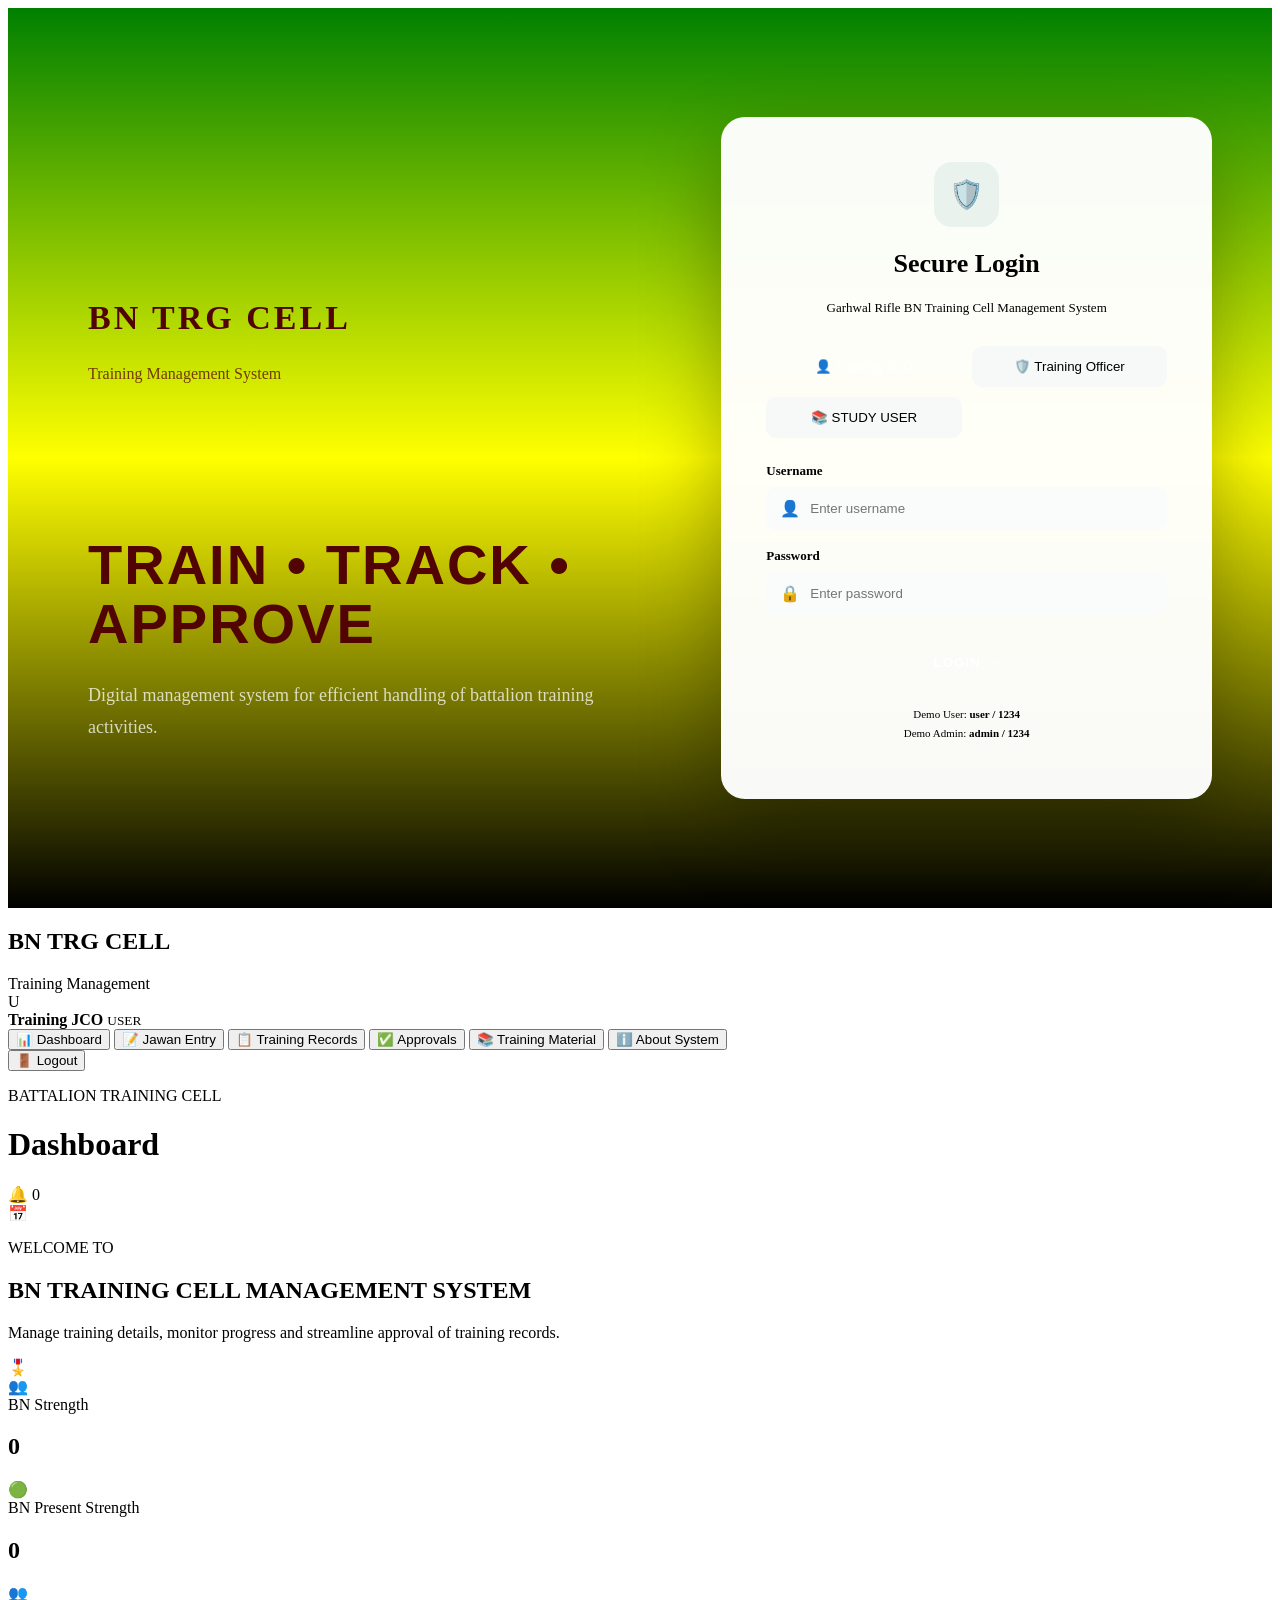
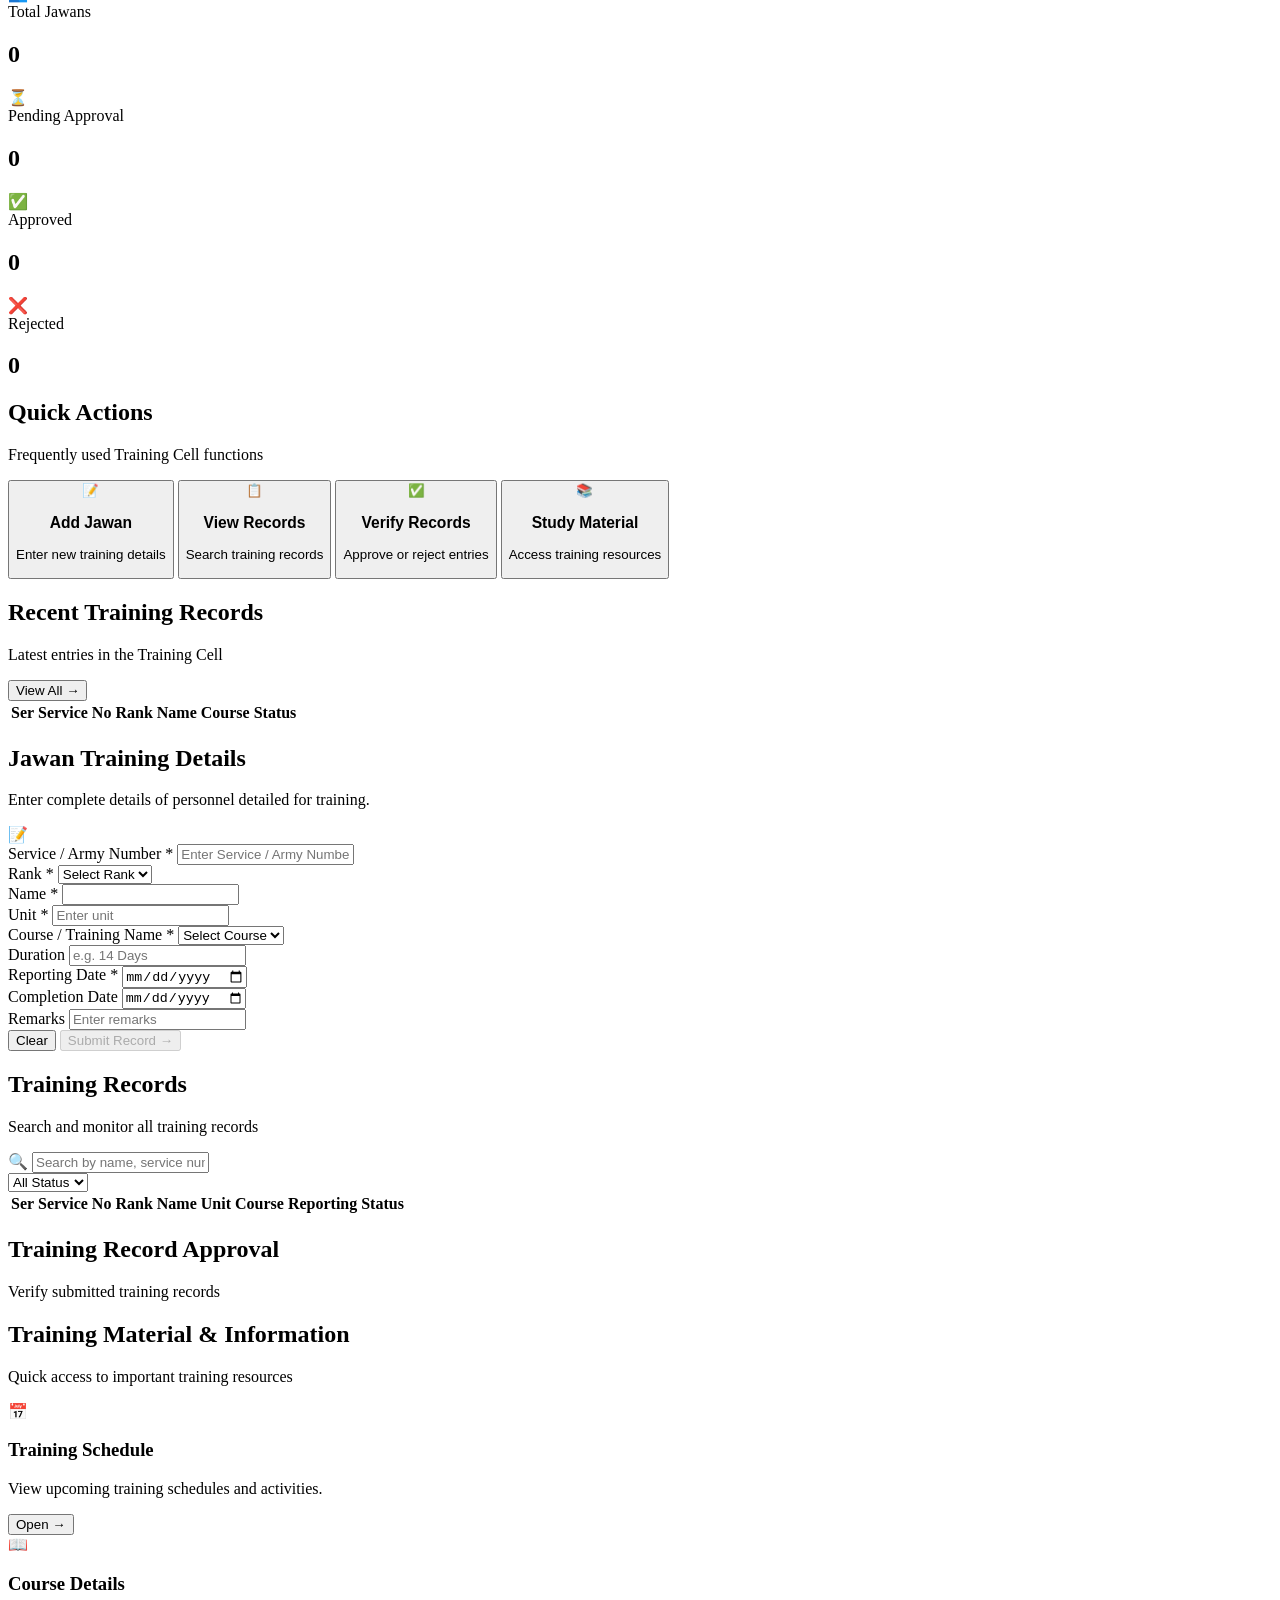
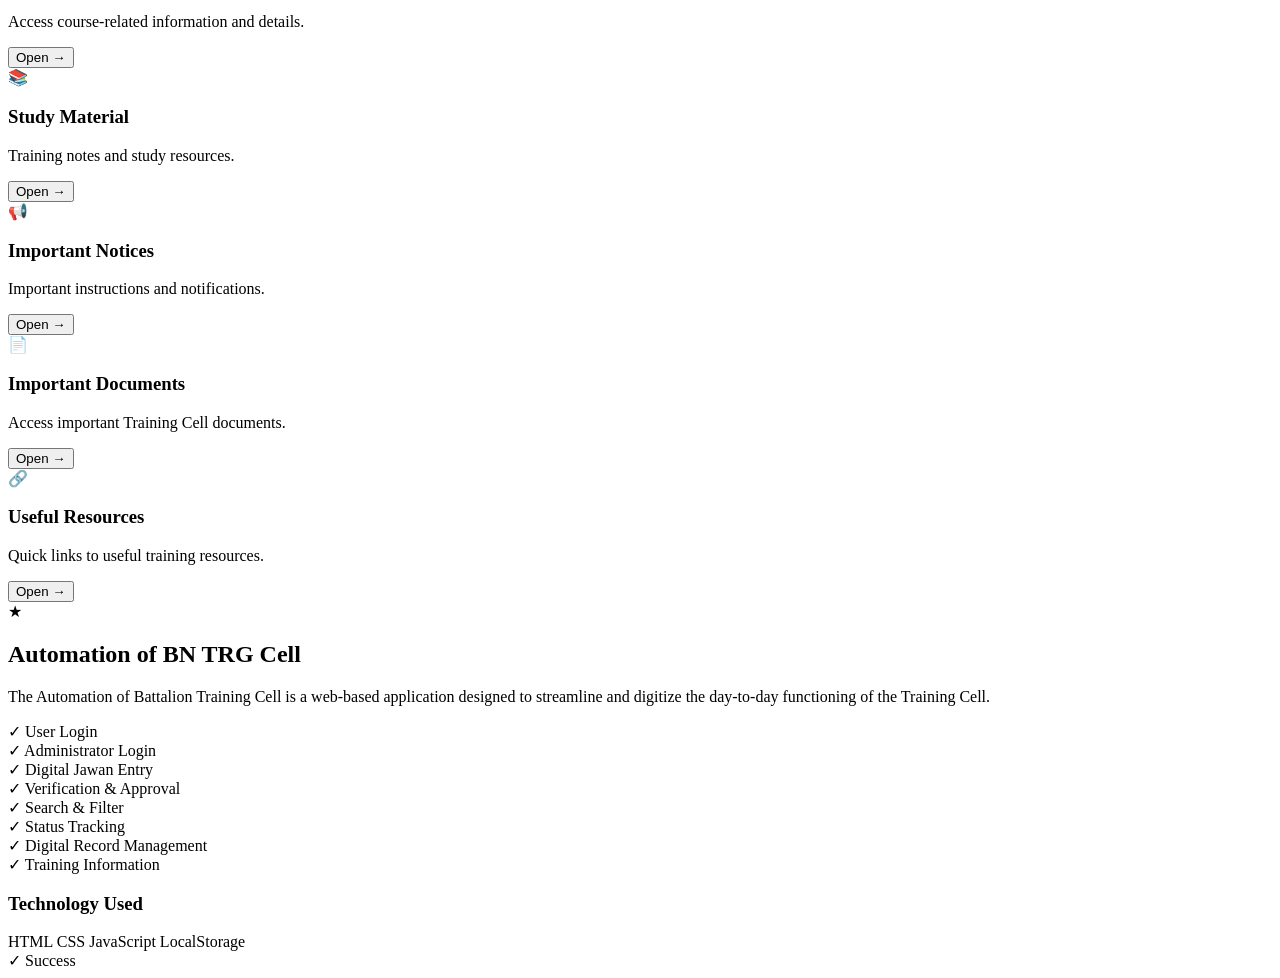
==== index.html @ 425ab78c "Add files via upload" ====
<!DOCTYPE html>
<html lang="en">
<head>
    <meta charset="UTF-8">
    <meta name="viewport" content="width=device-width, initial-scale=1.0">
    <title>BN TRG Cell | Training Management System</title>

    <link rel="stylesheet" href="style.css">
    <link rel="stylesheet" href="login.css">
    <script src="mysql.js"></script>
    <!-- Google Font -->
    <link href="https://fonts.googleapis.com/css2?family=Inter:wght@400;500;600;700;800&display=swap" rel="stylesheet">
</head>

<body>

<!-- Login Page -->



<div id="loginPage" class="login-page">

    <div class="login-left">
        <div class="military-logo">
            <div class="logo-star">
               
            </div>
            <h2>BN TRG CELL</h2>
            <p>Training Management System</p>
        </div>

        <div class="welcome-text">
            <h1 style="font-family: 'Franklin Gothic Medium', 'Arial Narrow', Arial, sans-serif;">TRAIN • TRACK • APPROVE</h1>
            <p>
                Digital management system for efficient handling
                of battalion training activities.
            </p>
        </div>
    </div>

    
    <div class="login-card">
        <div class="login-header">
            <div class="shield">🛡️</div>
            <h2>Secure Login</h2>
            <p> Garhwal Rifle BN Training Cell Management System</p>
        </div>

        <div class="role-buttons">
            <button class="role-btn active" onclick="selectRole('user')" id="userRole">
                👤 Training JCO
            </button>

            <button class="role-btn" onclick="selectRole('admin')" id="adminRole">
                🛡️ Training Officer
            </button>
            <button class="role-btn" id="studyRole" onclick="selectRole('study')">
             📚 STUDY USER
            </button>
        </div>

        <form onsubmit="login(event)">

            <label>Username</label>
            <div class="input-box">
                <span>👤</span>
                <input type="text" id="username" placeholder="Enter username" required>
            </div>

            <label>Password</label>
            <div class="input-box">
                <span>🔒</span>
                <input type="password" id="password" placeholder="Enter password" required>
            </div>

            <button type="submit" class="login-btn">
                LOGIN →
            </button>

        </form>

        <p class="demo-text">
            Demo User: <b>user / 1234</b><br>
            Demo Admin: <b>admin / 1234</b>
        </p>

    </div>

</div>

<!-- ================= MAIN APPLICATION ================= -->

<div id="appPage" class="app-page hidden">

    <!-- SIDEBAR -->

    <aside class="sidebar">

        <div class="brand">
            <div class="brand-icon">
                
            </div>
            <div>
                <h2>BN TRG CELL</h2>
                <span>Training Management</span>
            </div>
        </div>

        <div class="profile">

            <div class="profile-avatar" id="profileAvatar">
                U
            </div>

            <div>   
                <strong id="profileName">Training JCO</strong>
                <small id="profileRole">USER</small>
            </div>

        </div>


        <nav>

            <button class="nav-btn active" onclick="showSection('dashboard', this)">
                <span>📊</span> Dashboard
            </button>

            <button class="nav-btn user-only" onclick="showSection('entry', this)">
                <span>📝</span> Jawan Entry
            </button>

            <button class="nav-btn" onclick="showSection('records', this)">
                <span>📋</span> Training Records
            </button>

            <button class="nav-btn admin-only hidden" onclick="showSection('approvals', this)">
                <span>✅</span> Approvals
            </button>

            <button class="nav-btn" onclick="showSection('material', this)">
                <span>📚</span> Training Material
            </button>

            <button class="nav-btn" onclick="showSection('about', this)">
                <span>ℹ️</span> About System
            </button>

        </nav>


        <button class="logout-btn" onclick="logout()">
            🚪 Logout
        </button>

    </aside>


    <!-- MAIN CONTENT -->

    <main class="main-content">

        <!-- TOP BAR -->

        <header class="topbar">

            <div>
                <p class="small-title">BATTALION TRAINING CELL</p>
                <h1 id="pageTitle">Dashboard</h1>
            </div>

            <div class="top-right">

                <div class="notification">
                    🔔
                    <span id="notificationCount">0</span>
                </div>

                <div class="date-box">
                    📅 <span id="currentDate"></span>
                </div>

            </div>

        </header>


        <!-- ================= DASHBOARD ================= -->

        <section id="dashboard" class="content-section">

            <div class="hero-banner">

                <div>
                    <p class="hero-small">WELCOME TO</p>

                    <h2>
                        BN TRAINING CELL
                        <span>MANAGEMENT SYSTEM</span>
                    </h2>

                    <p>
                        Manage training details, monitor progress
                        and streamline approval of training records.
                    </p>
                </div>

                <div class="hero-icon">
                    🎖️
                </div>

            </div>


            <!-- STAT CARDS -->

            <div class="stats-grid">

                        <!-- total str of jawan -->
                <div class="stat-card blue">
                    <div class="stat-icon">👥</div>
                <div>
                    <span>BN Strength</span>
                    <h2 id="totalStrength">0</h2>
                </div>
            </div>

            <div class="stat-card green">
                    <div class="stat-icon">🟢</div>
                <div>
                    <span>BN Present Strength </span>
                    <h2 id="presentStrength">0</h2>
                </div>
            </div>



                <div class="stat-card blue">
                    <div class="stat-icon">👥</div>
                    <div>
                        <span>Total Jawans</span>
                        <h2 id="totalJawans">0</h2>
                    </div>
                </div>

                <div class="stat-card orange">
                    <div class="stat-icon">⏳</div>
                    <div>
                        <span>Pending Approval</span>
                        <h2 id="pendingCount">0</h2>
                    </div>
                </div>

                <div class="stat-card green">
                    <div class="stat-icon">✅</div>
                    <div>
                        <span>Approved</span>
                        <h2 id="approvedCount">0</h2>
                    </div>
                </div>

                <div class="stat-card red">
                    <div class="stat-icon">❌</div>
                    <div>
                        <span>Rejected</span>
                        <h2 id="rejectedCount">0</h2>
                    </div>
                </div>

            </div>


            <!-- QUICK ACTION -->

            <div class="section-heading">
                <div>
                    <h2>Quick Actions</h2>
                    <p>Frequently used Training Cell functions</p>
                </div>
            </div>

            <div class="quick-grid">

                <button class="quick-card user-only" onclick="openEntry()">
                    <div>📝</div>
                    <h3>Add Jawan</h3>
                    <p>Enter new training details</p>
                </button>

                <button class="quick-card" onclick="showSection('records')">
                    <div>📋</div>
                    <h3>View Records</h3>
                    <p>Search training records</p>
                </button>

                <button class="quick-card admin-only hidden" onclick="showSection('approvals')">
                    <div>✅</div>
                    <h3>Verify Records</h3>
                    <p>Approve or reject entries</p>
                </button>

                <button class="quick-card" onclick="showSection('material')">
                    <div>📚</div>
                    <h3>Study Material</h3>
                    <p>Access training resources</p>
                </button>

            </div>


            <!-- RECENT RECORDS -->

            <div class="section-heading">
                <div>
                    <h2>Recent Training Records</h2>
                    <p>Latest entries in the Training Cell</p>
                </div>

                <button class="view-btn" onclick="showSection('records')">
                    View All →
                </button>
            </div>

            <div class="table-container">

                <table>

                    <thead>
                        <tr>
                            <th>Ser</th>
                            <th>Service No</th>
                            <th>Rank</th>
                            <th>Name</th>
                            <th>Course</th>
                            <th>Status</th>
                        </tr>
                    </thead>

                    <tbody id="recentTable"></tbody>

                </table>

            </div>

        </section>


        <!-- ================= JAWAN ENTRY ================= -->

        <section id="entry" class="content-section hidden">

            <div class="form-card">

                <div class="form-header">
                    <div>
                        <h2>Jawan Training Details</h2>
                        <p>Enter complete details of personnel detailed for training.</p>
                    </div>

                    <span class="form-icon">📝</span>
                </div>


                <form id="jawanForm" onsubmit="addRecord(event)">

                    <div class="form-grid">

                        <div class="field">
                            <label>Service / Army Number *</label>
                           <input
                                type="text"
                                id="serviceNo"
                                placeholder="Enter Service / Army Number"
                                required
                                onblur="findJawan()">
                            
                        </div>

                        <div class="field">
                            <label>Rank *</label>

                            <select id="rank" required>
                                <option value="">Select Rank</option>
                                <option>RFN</option>
                                <option>AV</option>
                                <option>LNK</option>
                                <option>NK</option>
                                <option>HAV</option>
                                <option>NBSUB</option>
                                <option>SUB</option>
                                <option>SM</option>
                            </select>

                        </div>


                        <div class="field">
                            <label>Name *</label>
                            <input type="text" id="jawanName" required>
                        </div>


                        <div class="field">
                            <label>Unit *</label>
                            <input type="text" id="unit" placeholder="Enter unit" required>
                        </div>


                        <div class="field full">
                            <label>Course / Training Name *</label>

                            <select id="course" required onchange="loadCourseDetails()">
                                <option value="">Select Course</option>
                            </select>

                        </div>


                        <div class="field">
                            <label>Duration</label>
                            <input type="text" id="duration" placeholder="e.g. 14 Days">
                        </div>


                        <div class="field">
                            <label>Reporting Date *</label>
                            <input type="date" id="reportingDate" required>
                        </div>


                        <div class="field">
                            <label>Completion Date</label>
                            <input type="date" id="completionDate">
                        </div>


                        <div class="field">
                            <label>Remarks</label>
                            <input type="text" id="remarks" placeholder="Enter remarks">
                        </div>

                    </div>


                    <div class="form-actions">

                       <button
                                type="reset"
                                class="secondary-btn"
                                onclick="disableSubmitButton()">
                            
                                Clear
                        </button>



                       <button type="submit" class="primary-btn" id="submitRecordBtn" disabled>
                             Submit Record →
                        </button>

                    </div>

                </form>

            </div>

        </section>


        <!-- ================= RECORDS ================= -->

        <section id="records" class="content-section hidden">

            <div class="section-heading">

                <div>
                    <h2>Training Records</h2>
                    <p>Search and monitor all training records</p>
                </div>

            </div>


            <div class="search-panel">

                <div class="search-box">
                    🔍
                    <input
                        type="text"
                        id="searchInput"
                        placeholder="Search by name, service number, rank, unit or course..."
                        onkeyup="displayRecords()"
                    >
                </div>

                <select id="statusFilter" onchange="displayRecords()">

                    <option value="All">All Status</option>
                    <option value="Pending">Pending</option>
                    <option value="Approved">Approved</option>
                    <option value="Rejected">Rejected</option>
                    <option value="Returned">Returned</option>

                </select>

            </div>


            <div class="table-container">

                <table>

                    <thead>

                        <tr>
                            <th>Ser</th>
                            <th>Service No</th>
                            <th>Rank</th>
                            <th>Name</th>
                            <th>Unit</th>
                            <th>Course</th>
                            <th>Reporting</th>
                            <th>Status</th>
                        </tr>

                    </thead>

                    <tbody id="recordsTable"></tbody>

                </table>

            </div>

        </section>


        <!-- ================= APPROVAL ================= -->

        <section id="approvals" class="content-section hidden">

            <div class="section-heading">

                <div>
                    <h2>Training Record Approval</h2>
                    <p>Verify submitted training records</p>
                </div>

            </div>


            <div id="approvalCards" class="approval-grid"></div>

        </section>


        <!-- ================= TRAINING MATERIAL ================= -->

        <section id="material" class="content-section hidden">

            <div class="section-heading">

                <div>
                    <h2>Training Material & Information</h2>
                    <p>Quick access to important training resources</p>
                </div>

            </div>


            <div class="material-grid">

                <div class="material-card">
                    <div class="material-icon">📅</div>
                    <h3>Training Schedule</h3>
                    <p>View upcoming training schedules and activities.</p>
                    <button onclick="resourceMessage('Training Schedule')">
                        Open →
                    </button>
                </div>


                <div class="material-card">
                    <div class="material-icon">📖</div>
                    <h3>Course Details</h3>
                    <p>Access course-related information and details.</p>
                    <button onclick="resourceMessage('Course Details')">
                        Open →
                    </button>
                </div>


                <div class="material-card">
                    <div class="material-icon">📚</div>
                    <h3>Study Material</h3>
                    <p>Training notes and study resources.</p>
                    <button onclick="resourceMessage('Study Material')">
                        Open →
                    </button>
                </div>


                <div class="material-card">
                    <div class="material-icon">📢</div>
                    <h3>Important Notices</h3>
                    <p>Important instructions and notifications.</p>
                    <button onclick="resourceMessage('Important Notices')">
                        Open →
                    </button>
                </div>


                <div class="material-card">
                    <div class="material-icon">📄</div>
                    <h3>Important Documents</h3>
                    <p>Access important Training Cell documents.</p>
                    <button onclick="resourceMessage('Important Documents')">
                        Open →
                    </button>
                </div>


                <div class="material-card">
                    <div class="material-icon">🔗</div>
                    <h3>Useful Resources</h3>
                    <p>Quick links to useful training resources.</p>
                    <button onclick="resourceMessage('Useful Resources')">
                        Open →
                    </button>
                </div>

            </div>

        </section>


        <!-- ================= ABOUT ================= -->

        <section id="about" class="content-section hidden">

            <div class="about-card">

                <div class="about-logo">
                    ★
                </div>

                <h2>Automation of BN TRG Cell</h2>

                <p>
                    The Automation of Battalion Training Cell is a web-based
                    application designed to streamline and digitize the
                    day-to-day functioning of the Training Cell.
                </p>


                <div class="feature-list">

                    <div>✓ User Login</div>
                    <div>✓ Administrator Login</div>
                    <div>✓ Digital Jawan Entry</div>
                    <div>✓ Verification & Approval</div>
                    <div>✓ Search & Filter</div>
                    <div>✓ Status Tracking</div>
                    <div>✓ Digital Record Management</div>
                    <div>✓ Training Information</div>

                </div>


                <div class="tech-box">

                    <h3>Technology Used</h3>

                    <span>HTML</span>
                    <span>CSS</span>
                    <span>JavaScript</span>
                    <span>LocalStorage</span>

                </div>

            </div>

        </section>

    </main>

    

</div>


<!-- ================= TOAST ================= -->

<div id="toast" class="toast">
    <span id="toastIcon">✓</span>
    <span id="toastMessage">Success</span>
</div>




</body>
</html>
---- login.css ----
.login-page {
    min-height: 100vh;
    display: flex;
    background:linear-gradient(green,yellow,black);

    background-size: cover;
    background-position: center;
}


.login-left {
    width: 58%;
    color: rgb(82, 4, 4);
    padding: 80px;
    display: flex;
    flex-direction: column;
    justify-content: center;
}


.military-logo {
    margin-bottom: 100px;
}


.logo-star {
    width: 72px;
    height: 116px;

    display: flex;
    align-items: center;
    justify-content: center;
    
    font-size: 32px;
    margin-bottom: 20px;

    background-image: url(GRRC\ CREST.png);
    background-repeat: no-repeat;
    background-size: contain;
}


.military-logo h2 {
    font-size: 34px;
    letter-spacing: 3px;
}


.military-logo p {
    opacity: .75;
    margin-top: 5px;
}


.welcome-text {
    max-width: 650px;
}


.welcome-text h1 {
    font-size: 56px;
    line-height: 1.05;
    letter-spacing: 2px;
    margin-bottom: 25px;
}


.welcome-text p {
    font-size: 18px;
    line-height: 1.8;
    color: rgba(255,255,255,.75);
}


/* LOGIN CARD */

.login-card {
    width: 42%;
    max-width: 520px;

    margin: auto 60px auto 0;

    background: rgba(255,255,255,.97);

    padding: 45px;

    border-radius: 24px;

    box-shadow: 0 30px 80px rgba(0,0,0,.3);
}


.login-header {
    text-align: center;
    margin-bottom: 30px;
}


.shield {
    width: 65px;
    height: 65px;

    margin: auto auto 15px;

    display: flex;
    align-items: center;
    justify-content: center;

    background: #eaf2ed;
    border-radius: 18px;

    font-size: 28px;
}


.login-header h2 {
    font-size: 26px;
}


.login-header p {
    color: var(--muted);
    font-size: 13px;
    margin-top: 5px;
}


/* ROLE */

.role-buttons {
    display: grid;
    grid-template-columns: 1fr 1fr;
    gap: 10px;
    margin-bottom: 25px;
}


.role-btn {
    padding: 13px;
    border: 1px solid var(--border);
    background: #f7f9f8;
    border-radius: 10px;
    color: var(--muted);
}


.role-btn.active {
    background: var(--primary);
    color: white;
    border-color: var(--primary);
}


/* INPUT */

.login-card label {
    display: block;
    font-size: 13px;
    font-weight: 600;
    margin: 18px 0 8px;
}


.input-box {
    display: flex;
    align-items: center;

    border: 1px solid var(--border);
    background: #fafcfb;

    border-radius: 10px;

    padding: 0 14px;

    transition: .2s;
}


.input-box:focus-within {
    border-color: var(--primary);
    box-shadow: 0 0 0 3px rgba(22,59,43,.08);
}


.input-box span {
    margin-right: 10px;
}


.input-box input {
    border: 0;
    outline: 0;

    background: transparent;

    width: 100%;

    padding: 14px 0;
}


.login-btn {
    width: 100%;
    border: 0;

    margin-top: 25px;

    padding: 15px;

    border-radius: 10px;

    background: linear-gradient(135deg, var(--primary), var(--primary-light));

    color: white;

    font-weight: 700;
    letter-spacing: 1px;

    transition: .25s;
}


.login-btn:hover {
    transform: translateY(-2px);
    box-shadow: 0 10px 25px rgba(22,59,43,.25);
}


.demo-text {
    text-align: center;
    margin-top: 20px;

    color: var(--muted);

    font-size: 11px;
    line-height: 1.7;
}
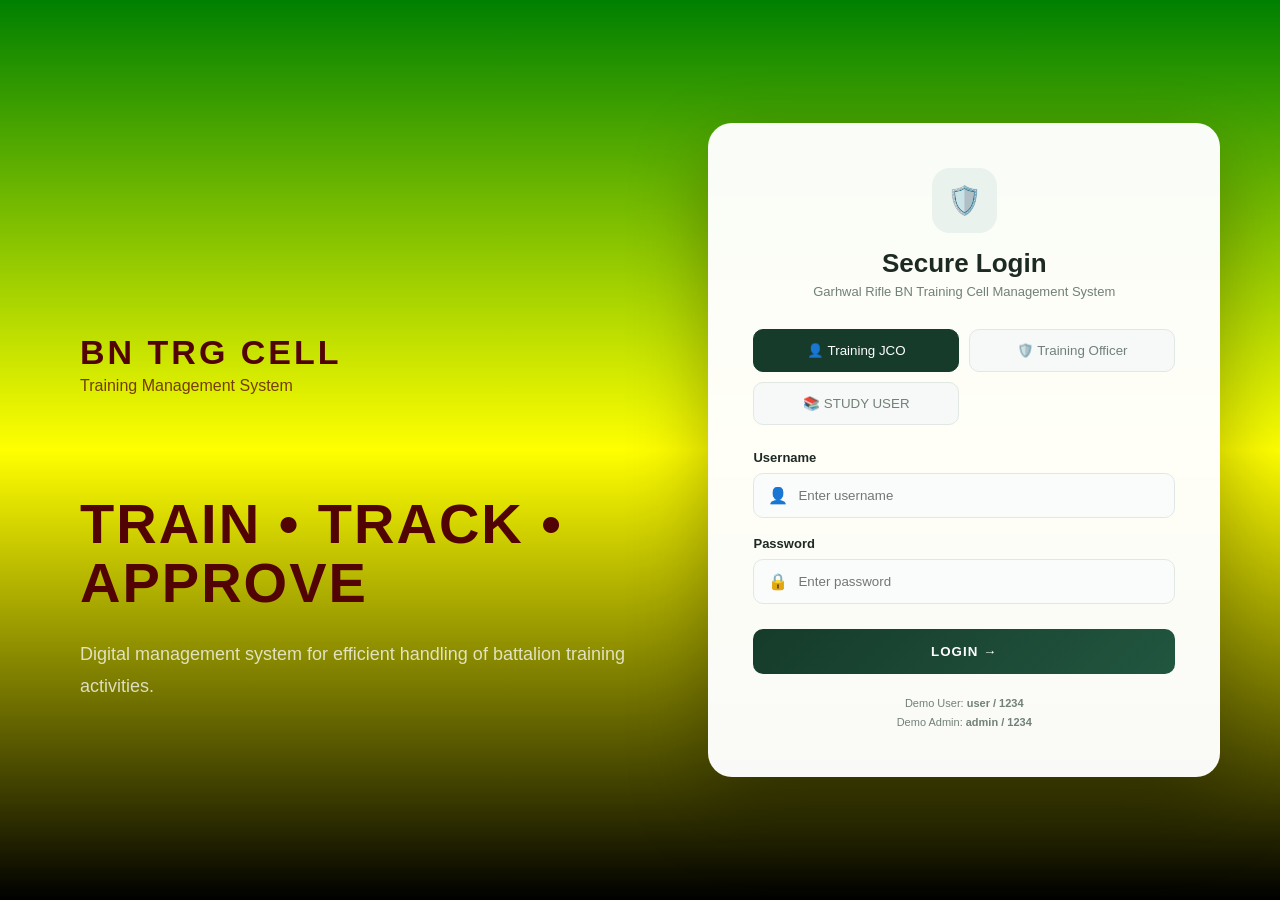
==== commit 2c69ea6f: "Update index.html" ====
--- a/index.html
+++ b/index.html
@@ -7,6 +7,7 @@
 
     <link rel="stylesheet" href="style.css">
     <link rel="stylesheet" href="login.css">
+    <script src="studyLoginGithub.js"></script>
     <script src="mysql.js"></script>
     <!-- Google Font -->
     <link href="https://fonts.googleapis.com/css2?family=Inter:wght@400;500;600;700;800&display=swap" rel="stylesheet">
@@ -699,4 +700,4 @@
 
 
 </body>
-</html>+</html>
--- a/style.css
+++ b/style.css
@@ -0,0 +1,1343 @@
+    /* =====================================================
+    BN TRG CELL - MAIN STYLESHEET
+    ===================================================== */
+
+    * {
+        margin: 0;
+        padding: 0;
+        box-sizing: border-box;
+    }
+
+    :root {
+        --primary: #163b2b;
+        --primary-light: #21563f;
+        --accent: #c89b3c;
+        --bg: #f3f6f4;
+        --white: #ffffff;
+        --text: #1d2923;
+        --muted: #718078;
+        --border: #e1e8e4;
+
+        --green: #16834b;
+        --orange: #d98a1d;
+        --red: #c43d3d;
+        --blue: #2867b2;
+    }
+
+    body {
+        font-family: "Inter", sans-serif;
+        background: var(--bg);
+        color: var(--text);
+    }
+
+
+    /* =====================================================
+    GENERAL
+    ===================================================== */
+
+    .hidden {
+        display: none !important;
+    }
+
+    button,
+    input,
+    select {
+        font-family: inherit;
+    }
+
+    button {
+        cursor: pointer;
+    }
+
+
+    /* =====================================================
+    LOGIN
+    ===================================================== */
+
+
+
+    /* =====================================================
+    APP
+    ===================================================== */
+
+    .app-page {
+        min-height: 100vh;
+        display: flex;
+    }
+
+
+    /* =====================================================
+    SIDEBAR
+    ===================================================== */
+
+    .sidebar {
+        position: fixed;
+
+        width: 270px;
+        height: 100vh;
+
+        background: linear-gradient(180deg, #102d20, #173e2c);
+
+        color: white;
+
+        padding: 25px 18px;
+
+        display: flex;
+        flex-direction: column;
+
+        z-index: 10;
+    }
+
+
+    .brand {
+        display: flex;
+        align-items: center;
+        gap: 12px;
+
+        padding: 10px;
+    }
+
+
+    .brand-icon {
+        width: 42px;
+        height: 42px;
+
+        border-radius: 12px;
+
+        background: var(--accent);
+
+        display: flex;
+        align-items: center;
+        justify-content: center;
+
+        font-size: 20px;
+        background-image: url(GRRC\ CREST.png);
+        background-repeat: no-repeat;
+        background-size: contain;
+    }
+
+
+    .brand h2 {
+        font-size: 15px;
+        letter-spacing: 1px;
+    }
+
+
+    .brand span {
+        font-size: 10px;
+        opacity: .6;
+    }
+
+
+    .profile {
+        display: flex;
+        align-items: center;
+        gap: 12px;
+
+        margin: 35px 5px 25px;
+
+        padding: 15px;
+
+        border-radius: 14px;
+
+        background: rgba(255,255,255,.07);
+    }
+
+
+    .profile-avatar {
+        width: 42px;
+        height: 42px;
+
+        border-radius: 50%;
+
+        background: var(--accent);
+
+        display: flex;
+        align-items: center;
+        justify-content: center;
+
+        font-weight: 800;
+    }
+
+
+    .profile strong {
+        display: block;
+        font-size: 13px;
+    }
+
+
+    .profile small {
+        color: #aabdb3;
+        font-size: 9px;
+    }
+
+
+    .sidebar nav {
+        display: flex;
+        flex-direction: column;
+        gap: 5px;
+    }
+
+
+    .nav-btn {
+        border: 0;
+
+        background: transparent;
+
+        color: #a9bbb2;
+
+        text-align: left;
+
+        padding: 14px;
+
+        border-radius: 10px;
+
+        font-size: 13px;
+
+        transition: .2s;
+    }
+
+
+    .nav-btn span {
+        width: 28px;
+        display: inline-block;
+    }
+
+
+    .nav-btn:hover,
+    .nav-btn.active {
+        background: rgba(255,255,255,.1);
+        color: white;
+    }
+
+
+    .nav-btn.active {
+        border-left: 3px solid var(--accent);
+    }
+
+
+    .logout-btn {
+        margin-top: auto;
+
+        padding: 13px;
+
+        border-radius: 10px;
+
+        border: 1px solid rgba(255,255,255,.1);
+
+        background: rgba(255,255,255,.06);
+
+        color: #d8e3de;
+    }
+
+
+    .logout-btn:hover {
+        background: rgba(255,255,255,.12);
+    }
+
+
+    /* =====================================================
+    MAIN
+    ===================================================== */
+
+    .main-content {
+        margin-left: 270px;
+
+        width: calc(100% - 270px);
+
+        min-height: 100vh;
+
+        padding: 35px 45px;
+    }
+
+
+    .topbar {
+        display: flex;
+        justify-content: space-between;
+        align-items: center;
+
+        margin-bottom: 30px;
+    }
+
+
+    .small-title {
+        font-size: 10px;
+        color: var(--accent);
+        font-weight: 800;
+        letter-spacing: 2px;
+    }
+
+
+    .topbar h1 {
+        font-size: 27px;
+        margin-top: 5px;
+    }
+
+
+    .top-right {
+        display: flex;
+        align-items: center;
+        gap: 15px;
+    }
+
+
+    .notification {
+        position: relative;
+
+        width: 42px;
+        height: 42px;
+
+        display: flex;
+        align-items: center;
+        justify-content: center;
+
+        background: white;
+
+        border: 1px solid var(--border);
+
+        border-radius: 12px;
+    }
+
+
+    .notification span {
+        position: absolute;
+
+        top: -5px;
+        right: -5px;
+
+        background: var(--red);
+
+        color: white;
+
+        width: 17px;
+        height: 17px;
+
+        border-radius: 50%;
+
+        font-size: 9px;
+
+        display: flex;
+        align-items: center;
+        justify-content: center;
+    }
+
+
+    .date-box {
+        padding: 12px 16px;
+
+        background: white;
+
+        border: 1px solid var(--border);
+
+        border-radius: 10px;
+
+        font-size: 12px;
+
+        color: var(--muted);
+    }
+
+
+    /* =====================================================
+    HERO
+    ===================================================== */
+
+    .hero-banner {
+        min-height: 220px;
+
+        padding: 40px;
+
+        border-radius: 20px;
+
+        background:
+            linear-gradient(110deg, rgba(17,57,39,.97), rgba(28,87,60,.85)),
+            url("https://images.unsplash.com/photo-1521791055366-0d553872125f?auto=format&fit=crop&w=1200&q=80");
+
+        background-size: cover;
+        background-position: center;
+
+        color: white;
+
+        display: flex;
+        align-items: center;
+        justify-content: space-between;
+
+        overflow: hidden;
+    }
+
+
+    .hero-small {
+        font-size: 10px;
+        letter-spacing: 3px;
+        opacity: .65;
+        font-weight: 700;
+    }
+
+
+    .hero-banner h2 {
+        font-size: 30px;
+        max-width: 650px;
+        margin: 10px 0;
+    }
+
+
+    .hero-banner h2 span {
+        color: #e2b75a;
+    }
+
+
+    .hero-banner p:last-child {
+        color: rgba(255,255,255,.7);
+        font-size: 13px;
+        max-width: 580px;
+        line-height: 1.7;
+    }
+
+
+    .hero-icon {
+        font-size: 90px;
+        opacity: .8;
+        margin-right: 40px;
+    }
+
+
+    /* =====================================================
+    STATISTICS
+    ===================================================== */
+
+    .stats-grid {
+        display: grid;
+
+        grid-template-columns: repeat(4, 1fr);
+
+        gap: 18px;
+
+        margin: 25px 0 35px;
+    }
+
+
+    .stat-card {
+        background: white;
+
+        border: 1px solid var(--border);
+
+        border-radius: 16px;
+
+        padding: 22px;
+
+        display: flex;
+        align-items: center;
+
+        gap: 15px;
+
+        box-shadow: 0 5px 20px rgba(30,50,40,.03);
+    }
+
+
+    .stat-icon {
+        width: 48px;
+        height: 48px;
+
+        border-radius: 13px;
+
+        display: flex;
+        align-items: center;
+        justify-content: center;
+
+        font-size: 21px;
+    }
+
+
+    .stat-card.blue .stat-icon {
+        background: #eaf2fb;
+    }
+
+    .stat-card.orange .stat-icon {
+        background: #fff3df;
+    }
+
+    .stat-card.green .stat-icon {
+        background: #e7f6ed;
+    }
+
+    .stat-card.red .stat-icon {
+        background: #fdeaea;
+    }
+
+
+    .stat-card span {
+        color: var(--muted);
+        font-size: 11px;
+    }
+
+
+    .stat-card h2 {
+        margin-top: 4px;
+        font-size: 25px;
+    }
+
+
+    /* =====================================================
+    SECTION HEADING
+    ===================================================== */
+
+    .section-heading {
+        display: flex;
+        align-items: center;
+        justify-content: space-between;
+
+        margin: 30px 0 15px;
+    }
+
+
+    .section-heading h2 {
+        font-size: 18px;
+    }
+
+
+    .section-heading p {
+        color: var(--muted);
+        font-size: 11px;
+        margin-top: 3px;
+    }
+
+
+    .view-btn {
+        background: transparent;
+        border: 0;
+
+        color: var(--primary);
+
+        font-weight: 700;
+
+        font-size: 12px;
+    }
+
+
+    /* =====================================================
+    QUICK CARDS
+    ===================================================== */
+
+    .quick-grid {
+        display: grid;
+
+        grid-template-columns: repeat(4, 1fr);
+
+        gap: 15px;
+    }
+
+
+    .quick-card {
+        background: white;
+
+        border: 1px solid var(--border);
+
+        border-radius: 15px;
+
+        padding: 22px;
+
+        text-align: left;
+
+        transition: .25s;
+    }
+
+
+    .quick-card:hover {
+        transform: translateY(-5px);
+
+        border-color: #b9c9c0;
+
+        box-shadow: 0 15px 35px rgba(30,50,40,.08);
+    }
+
+
+    .quick-card > div {
+        font-size: 25px;
+        margin-bottom: 12px;
+    }
+
+
+    .quick-card h3 {
+        font-size: 14px;
+    }
+
+
+    .quick-card p {
+        color: var(--muted);
+
+        font-size: 10px;
+
+        margin-top: 5px;
+    }
+
+
+    /* =====================================================
+    TABLE
+    ===================================================== */
+
+    .table-container {
+        background: white;
+
+        border: 1px solid var(--border);
+
+        border-radius: 15px;
+
+        overflow-x: auto;
+
+        box-shadow: 0 5px 20px rgba(30,50,40,.03);
+    }
+
+
+    table {
+        width: 100%;
+        border-collapse: collapse;
+
+        min-width: 750px;
+    }
+
+
+    th {
+        background: #f7f9f8;
+
+        color: #607069;
+
+        font-size: 10px;
+
+        text-transform: uppercase;
+
+        letter-spacing: .5px;
+
+        padding: 15px;
+
+        text-align: left;
+    }
+
+
+    td {
+        padding: 15px;
+
+        border-top: 1px solid #edf1ef;
+
+        font-size: 12px;
+    }
+
+
+    tbody tr:hover {
+        background: #fbfcfb;
+    }
+
+
+    /* =====================================================
+    STATUS
+    ===================================================== */
+
+    .status {
+        display: inline-flex;
+
+        padding: 5px 9px;
+
+        border-radius: 20px;
+
+        font-size: 9px;
+
+        font-weight: 700;
+    }
+
+
+    .status.Pending {
+        background: #fff3d8;
+        color: #a96b00;
+    }
+
+
+    .status.Approved {
+        background: #e2f5e9;
+        color: #16713f;
+    }
+
+
+    .status.Rejected {
+        background: #fde5e5;
+        color: #a82f2f;
+    }
+
+
+    .status.Returned {
+        background: #e9e8fb;
+        color: #5147a4;
+    }
+
+
+    /* =====================================================
+    FORM
+    ===================================================== */
+
+    .form-card {
+        background: white;
+
+        border: 1px solid var(--border);
+
+        border-radius: 20px;
+
+        overflow: hidden;
+    }
+
+
+    .form-header {
+        padding: 25px 30px;
+
+        background: linear-gradient(
+            100deg,
+            #173f2d,
+            #225a40
+        );
+
+        color: white;
+
+        display: flex;
+
+        justify-content: space-between;
+    }
+
+
+    .form-header h2 {
+        font-size: 20px;
+    }
+
+
+    .form-header p {
+        font-size: 11px;
+
+        opacity: .7;
+
+        margin-top: 5px;
+    }
+
+
+    .form-icon {
+        font-size: 30px;
+    }
+
+
+    #jawanForm {
+        padding: 30px;
+    }
+
+
+    .form-grid {
+        display: grid;
+
+        grid-template-columns: 1fr 1fr;
+
+        gap: 20px;
+    }
+
+
+    .field.full {
+        grid-column: 1 / -1;
+    }
+
+
+    .field label {
+        display: block;
+
+        font-size: 11px;
+
+        font-weight: 700;
+
+        margin-bottom: 7px;
+    }
+
+
+    .field input,
+    .field select,
+    .search-box input,
+    .search-panel select {
+        width: 100%;
+
+        padding: 13px 14px;
+
+        border: 1px solid var(--border);
+
+        border-radius: 9px;
+
+        outline: none;
+
+        background: #fbfcfb;
+
+        font-size: 12px;
+    }
+
+
+    .field input:focus,
+    .field select:focus,
+    .search-box:focus-within {
+        border-color: var(--primary);
+
+        box-shadow: 0 0 0 3px rgba(22,59,43,.07);
+    }
+
+
+    .form-actions {
+        display: flex;
+
+        justify-content: flex-end;
+
+        gap: 10px;
+
+        margin-top: 30px;
+
+        padding-top: 20px;
+
+        border-top: 1px solid var(--border);
+    }
+
+
+    .secondary-btn,
+    .primary-btn {
+        border: 0;
+
+        padding: 12px 20px;
+
+        border-radius: 9px;
+
+        font-weight: 700;
+
+        font-size: 11px;
+    }
+
+
+    .secondary-btn {
+        background: #edf1ef;
+        color: #56655e;
+    }
+
+
+    .primary-btn {
+        background: var(--primary);
+        color: white;
+    }
+
+
+    /* =====================================================
+    SEARCH
+    ===================================================== */
+
+    .search-panel {
+        display: flex;
+
+        gap: 12px;
+
+        margin-bottom: 18px;
+    }
+
+
+    .search-box {
+        flex: 1;
+
+        background: white;
+
+        border: 1px solid var(--border);
+
+        border-radius: 10px;
+
+        padding: 0 15px;
+
+        display: flex;
+
+        align-items: center;
+
+        gap: 10px;
+    }
+
+
+    .search-box input {
+        border: 0;
+        background: transparent;
+        box-shadow: none;
+    }
+
+
+    .search-panel select {
+        width: 170px;
+
+        background: white;
+    }
+
+
+    /* =====================================================
+    APPROVAL CARDS
+    ===================================================== */
+
+    .approval-grid {
+        display: grid;
+
+        grid-template-columns: repeat(2, 1fr);
+
+        gap: 18px;
+    }
+
+
+    .approval-card {
+        background: white;
+
+        border: 1px solid var(--border);
+
+        border-radius: 16px;
+
+        padding: 22px;
+    }
+
+
+    .approval-top {
+        display: flex;
+
+        justify-content: space-between;
+
+        margin-bottom: 15px;
+    }
+
+
+    .approval-card h3 {
+        font-size: 16px;
+    }
+
+
+    .approval-card p {
+        color: var(--muted);
+
+        font-size: 11px;
+
+        margin-top: 4px;
+    }
+
+
+    .details-grid {
+        display: grid;
+
+        grid-template-columns: 1fr 1fr;
+
+        gap: 10px;
+
+        background: #f7f9f8;
+
+        padding: 15px;
+
+        border-radius: 10px;
+
+        margin: 15px 0;
+    }
+
+
+    .detail span {
+        display: block;
+
+        color: var(--muted);
+
+        font-size: 9px;
+    }
+
+
+    .detail strong {
+        display: block;
+
+        font-size: 11px;
+
+        margin-top: 3px;
+    }
+
+
+    .approval-actions {
+        display: flex;
+
+        gap: 8px;
+    }
+
+
+    .approve,
+    .reject,
+    .return {
+        flex: 1;
+
+        border: 0;
+
+        padding: 10px;
+
+        border-radius: 8px;
+
+        font-size: 10px;
+
+        font-weight: 700;
+    }
+
+
+    .approve {
+        background: #e2f5e9;
+        color: #16713f;
+    }
+
+
+    .reject {
+        background: #fde5e5;
+        color: #a82f2f;
+    }
+
+
+    .return {
+        background: #fff3d8;
+        color: #9a6809;
+    }
+
+
+    /* =====================================================
+    TRAINING MATERIAL
+    ===================================================== */
+
+    .material-grid {
+        display: grid;
+
+        grid-template-columns: repeat(3, 1fr);
+
+        gap: 18px;
+    }
+
+
+    .material-card {
+        background: white;
+
+        border: 1px solid var(--border);
+
+        border-radius: 16px;
+
+        padding: 25px;
+
+        transition: .25s;
+    }
+
+
+    .material-card:hover {
+        transform: translateY(-5px);
+
+        box-shadow: 0 15px 35px rgba(30,50,40,.08);
+    }
+
+
+    .material-icon {
+        width: 50px;
+        height: 50px;
+
+        background: #edf4ef;
+
+        border-radius: 13px;
+
+        display: flex;
+
+        align-items: center;
+        justify-content: center;
+
+        font-size: 23px;
+
+        margin-bottom: 15px;
+    }
+
+
+    .material-card h3 {
+        font-size: 14px;
+    }
+
+
+    .material-card p {
+        font-size: 11px;
+
+        line-height: 1.6;
+
+        color: var(--muted);
+
+        margin: 8px 0 15px;
+    }
+
+
+    .material-card button {
+        background: transparent;
+
+        border: 0;
+
+        color: var(--primary);
+
+        font-weight: 700;
+
+        font-size: 11px;
+    }
+
+
+    /* =====================================================
+    ABOUT
+    ===================================================== */
+
+    .about-card {
+        max-width: 800px;
+
+        margin: 30px auto;
+
+        background: white;
+
+        padding: 45px;
+
+        text-align: center;
+
+        border: 1px solid var(--border);
+
+        border-radius: 20px;
+    }
+
+
+    .about-logo {
+        width: 70px;
+        height: 70px;
+
+        margin: auto auto 20px;
+
+        border-radius: 50%;
+
+        display: flex;
+        align-items: center;
+        justify-content: center;
+
+        background: var(--primary);
+
+        color: var(--accent);
+
+        font-size: 30px;
+    }
+
+
+    .about-card h2 {
+        font-size: 25px;
+    }
+
+
+    .about-card > p {
+        color: var(--muted);
+
+        line-height: 1.8;
+
+        font-size: 13px;
+
+        margin: 15px auto 25px;
+
+        max-width: 650px;
+    }
+
+
+    .feature-list {
+        display: grid;
+
+        grid-template-columns: 1fr 1fr;
+
+        gap: 10px;
+
+        text-align: left;
+    }
+
+
+    .feature-list div {
+        background: #f5f8f6;
+
+        padding: 12px;
+
+        border-radius: 8px;
+
+        font-size: 11px;
+
+        color: var(--primary);
+
+        font-weight: 600;
+    }
+
+
+    .tech-box {
+        margin-top: 30px;
+
+        padding-top: 25px;
+
+        border-top: 1px solid var(--border);
+    }
+
+
+    .tech-box h3 {
+        font-size: 13px;
+
+        margin-bottom: 12px;
+    }
+
+
+    .tech-box span {
+        display: inline-block;
+
+        padding: 7px 12px;
+
+        border-radius: 20px;
+
+        background: #edf4ef;
+
+        color: var(--primary);
+
+        font-size: 10px;
+
+        margin: 3px;
+    }
+
+
+    /* =====================================================
+    TOAST
+    ===================================================== */
+
+    .toast {
+        position: fixed;
+
+        bottom: 30px;
+
+        right: 30px;
+
+        background: #173f2d;
+
+        color: white;
+
+        padding: 14px 20px;
+
+        border-radius: 10px;
+
+        display: flex;
+
+        align-items: center;
+
+        gap: 10px;
+
+        font-size: 12px;
+
+        box-shadow: 0 10px 30px rgba(0,0,0,.2);
+
+        transform: translateY(100px);
+
+        opacity: 0;
+
+        transition: .3s;
+
+        z-index: 100;
+    }
+
+
+    .toast.show {
+        transform: translateY(0);
+
+        opacity: 1;
+    }
+
+
+    #toastIcon {
+        color: #9de0b8;
+    }
+
+
+    /* =====================================================
+    RESPONSIVE
+    ===================================================== */
+
+    @media(max-width: 1100px) {
+
+        .login-left {
+            padding: 40px;
+        }
+
+        .login-card {
+            margin-right: 30px;
+        }
+
+        .stats-grid {
+            grid-template-columns: 1fr 1fr;
+        }
+
+        .quick-grid {
+            grid-template-columns: 1fr 1fr;
+        }
+
+        .material-grid {
+            grid-template-columns: 1fr 1fr;
+        }
+
+    }
+
+
+    @media(max-width: 800px) {
+
+        .login-page {
+            display: block;
+            padding: 30px 15px;
+        }
+
+        .login-left {
+            width: 100%;
+            padding: 20px;
+        }
+
+        .military-logo {
+            margin-bottom: 40px;
+        }
+
+        .welcome-text h1 {
+            font-size: 35px;
+        }
+
+        .login-card {
+            width: 100%;
+            max-width: none;
+            margin: 20px 0;
+        }
+
+        .sidebar {
+            width: 70px;
+            padding: 20px 10px;
+        }
+
+        .brand div:last-child,
+        .profile div:last-child,
+        .nav-btn:not(.active) span + *,
+        .nav-btn {
+            font-size: 0;
+        }
+
+        .nav-btn span {
+            font-size: 18px;
+        }
+
+        .profile {
+            justify-content: center;
+        }
+
+        .main-content {
+            margin-left: 70px;
+            width: calc(100% - 70px);
+            padding: 20px;
+        }
+
+        .hero-banner {
+            padding: 25px;
+        }
+
+        .hero-icon {
+            display: none;
+        }
+
+        .form-grid {
+            grid-template-columns: 1fr;
+        }
+
+        .field.full {
+            grid-column: auto;
+        }
+
+        .approval-grid,
+        .material-grid {
+            grid-template-columns: 1fr;
+        }
+
+    }
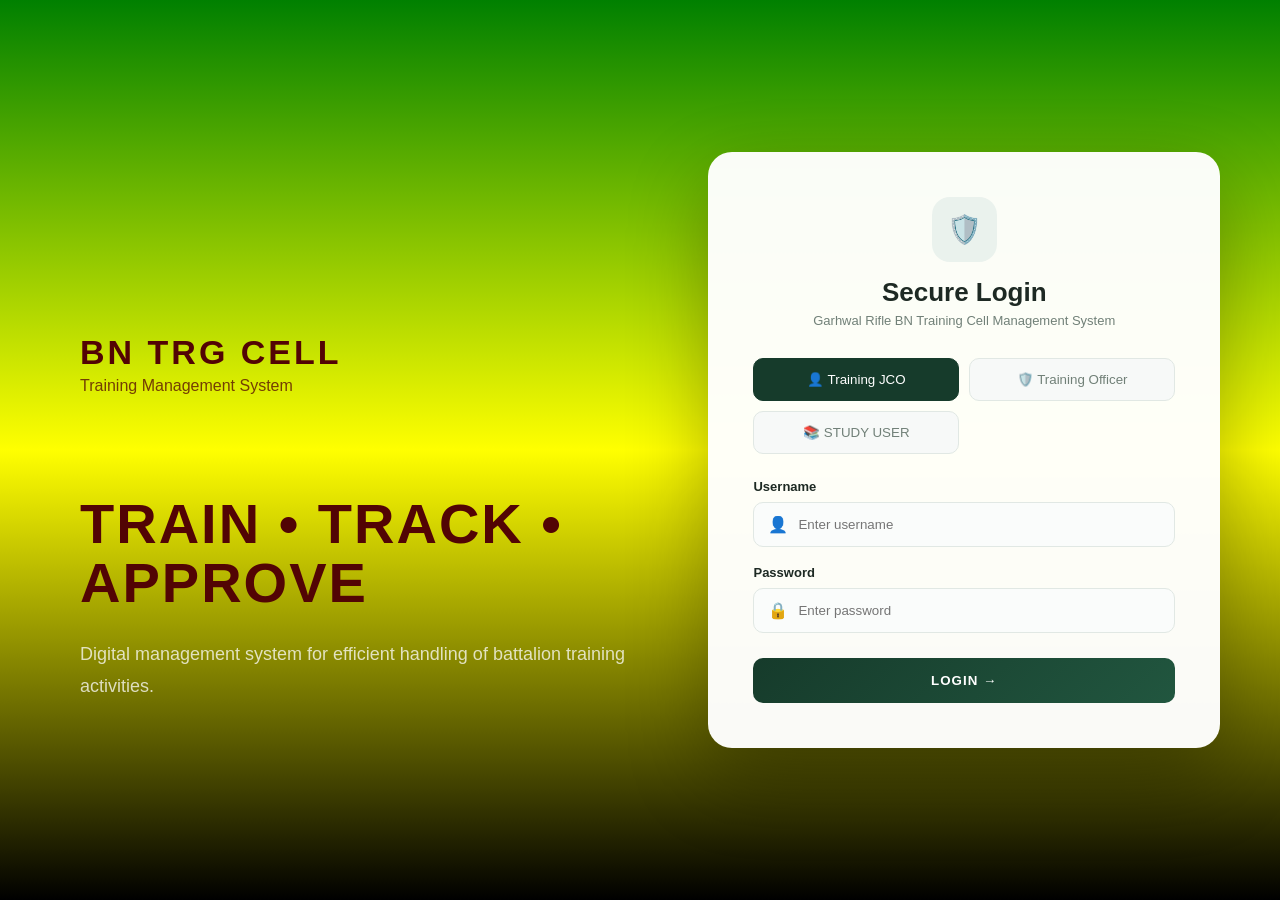
==== commit 2ca2aec3: "Update index.html" ====
--- a/index.html
+++ b/index.html
@@ -7,8 +7,8 @@
 
     <link rel="stylesheet" href="style.css">
     <link rel="stylesheet" href="login.css">
-    <script src="studyLoginGithub.js"></script>
-    <script src="mysql.js"></script>
+    <script src="studyLoginGitHub.js"></script>
+    <!-- <script src="mysql.js"></script> -->
     <!-- Google Font -->
     <link href="https://fonts.googleapis.com/css2?family=Inter:wght@400;500;600;700;800&display=swap" rel="stylesheet">
 </head>
@@ -55,8 +55,8 @@
             <button class="role-btn" onclick="selectRole('admin')" id="adminRole">
                 🛡️ Training Officer
             </button>
-            <button class="role-btn" id="studyRole" onclick="selectRole('study')">
-             📚 STUDY USER
+           <button type="button" class="role-btn" id="studyRole" onclick="studyUserLogin()">
+                📚 STUDY USER
             </button>
         </div>
 
@@ -75,15 +75,12 @@
             </div>
 
             <button type="submit" class="login-btn">
-                LOGIN →
+                 LOGIN →
             </button>
 
         </form>
 
-        <p class="demo-text">
-            Demo User: <b>user / 1234</b><br>
-            Demo Admin: <b>admin / 1234</b>
-        </p>
+       
 
     </div>
 
--- a/login.css
+++ b/login.css
@@ -1,3 +1,6 @@
+
+
+
 .login-page {
     min-height: 100vh;
     display: flex;
@@ -235,3 +238,56 @@
     font-size: 11px;
     line-height: 1.7;
 }
+
+
+
+/* ================= MOBILE RESPONSIVE ================= */
+
+@media (max-width: 768px) {
+
+    .login-page {
+        min-height: 100vh;
+        height: auto;
+        padding: 20px 15px;
+        display: flex;
+        flex-direction: column;
+        justify-content: center;
+    }
+
+    .login-left {
+        display: none;
+    }
+
+    .login-card {
+        width: 100%;
+        max-width: 420px;
+        margin: 0 auto;
+        padding: 25px 20px;
+        box-sizing: border-box;
+    }
+
+    .role-buttons {
+        display: flex;
+        flex-direction: column;
+        gap: 10px;
+    }
+
+    .role-btn {
+        width: 100%;
+    }
+
+    .input-box {
+        width: 100%;
+        box-sizing: border-box;
+    }
+
+    .input-box input {
+        width: 100%;
+        box-sizing: border-box;
+    }
+
+    .login-btn {
+        width: 100%;
+    }
+}
+
